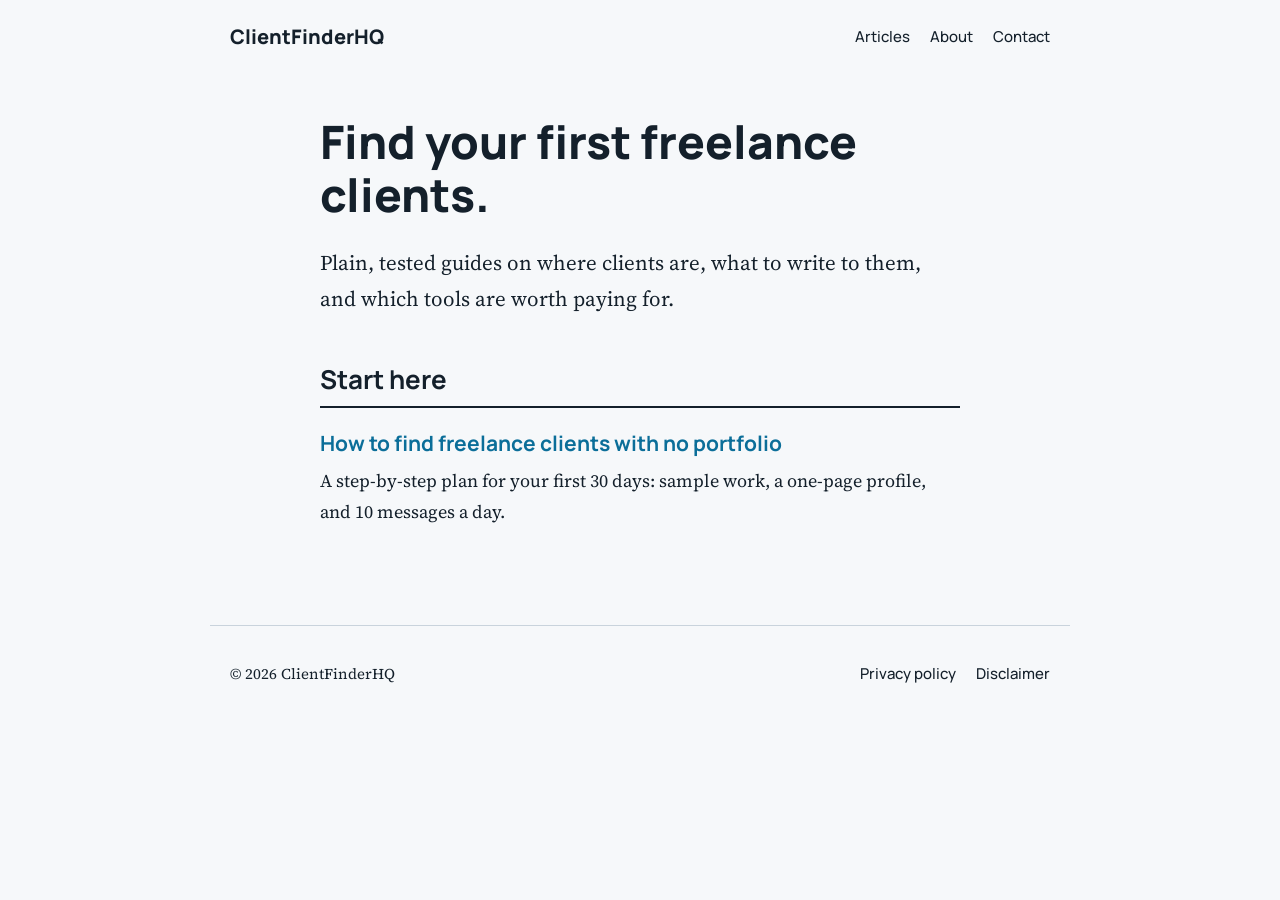
==== index.html @ 3d596fb9 "Add files via upload" ====
<!doctype html><html lang="en"><head><meta charset="utf-8"><meta name="viewport" content="width=device-width,initial-scale=1"><title>ClientFinderHQ | How to find freelance clients</title><meta name="description" content="Practical guides for freelancers on finding clients, writing outreach, and choosing the tools that help."><link rel="preconnect" href="https://fonts.googleapis.com"><link rel="preconnect" href="https://fonts.gstatic.com" crossorigin><link href="https://fonts.googleapis.com/css2?family=Manrope:wght@500;800&family=Source+Serif+4:wght@400;600&display=swap" rel="stylesheet"><link rel="stylesheet" href="style.css"></head><body><header><a class="logo" href="index.html">ClientFinderHQ</a><nav><a href="index.html#articles">Articles</a><a href="about.html">About</a><a href="contact.html">Contact</a></nav></header><main><h1>Find your first freelance clients.</h1><p class="lead">Plain, tested guides on where clients are, what to write to them, and which tools are worth paying for.</p>
<h2 id="articles">Start here</h2>
<a class="post" href="find-freelance-clients-no-portfolio.html"><h3>How to find freelance clients with no portfolio</h3><p>A step-by-step plan for your first 30 days: sample work, a one-page profile, and 10 messages a day.</p></a></main><footer><p>© 2026 ClientFinderHQ</p><nav><a href="privacy.html">Privacy policy</a><a href="disclaimer.html">Disclaimer</a></nav></footer></body></html>
---- style.css ----
*{box-sizing:border-box}body{margin:0;background:#f6f8fa;color:#14202b;font:18px/1.7 "Source Serif 4",Georgia,serif}
h1,h2,h3,.logo,nav a{font-family:Manrope,system-ui,sans-serif}
header,footer{display:flex;justify-content:space-between;align-items:center;flex-wrap:wrap;gap:12px;max-width:860px;margin:0 auto;padding:20px 20px}
.logo{font-weight:800;font-size:20px;color:#14202b;text-decoration:none}
nav{display:flex;gap:20px}nav a{font-weight:500;font-size:15px;color:#14202b;text-decoration:none}nav a:hover{text-decoration:underline}
a{color:#0b6e99}a:focus-visible{outline:3px solid #0b6e99;outline-offset:3px}
main{max-width:680px;margin:0 auto;padding:24px 20px 60px}
h1{font-size:clamp(32px,6vw,46px);line-height:1.15;font-weight:800;margin:.4em 0 .5em}
h2{font-size:26px;line-height:1.25;margin:1.8em 0 .4em}
.lead{font-size:21px}
.post{display:block;padding:18px 0;border-top:2px solid #14202b;text-decoration:none;color:inherit}
.post h3{margin:0 0 4px;font-size:21px;color:#0b6e99}.post p{margin:0}
blockquote{margin:1.4em 0;padding:14px 18px;background:#fff;border-left:5px solid #0b6e99;font-size:17px}
footer{border-top:1px solid #c9d3dc;font-size:15px;margin-top:20px}
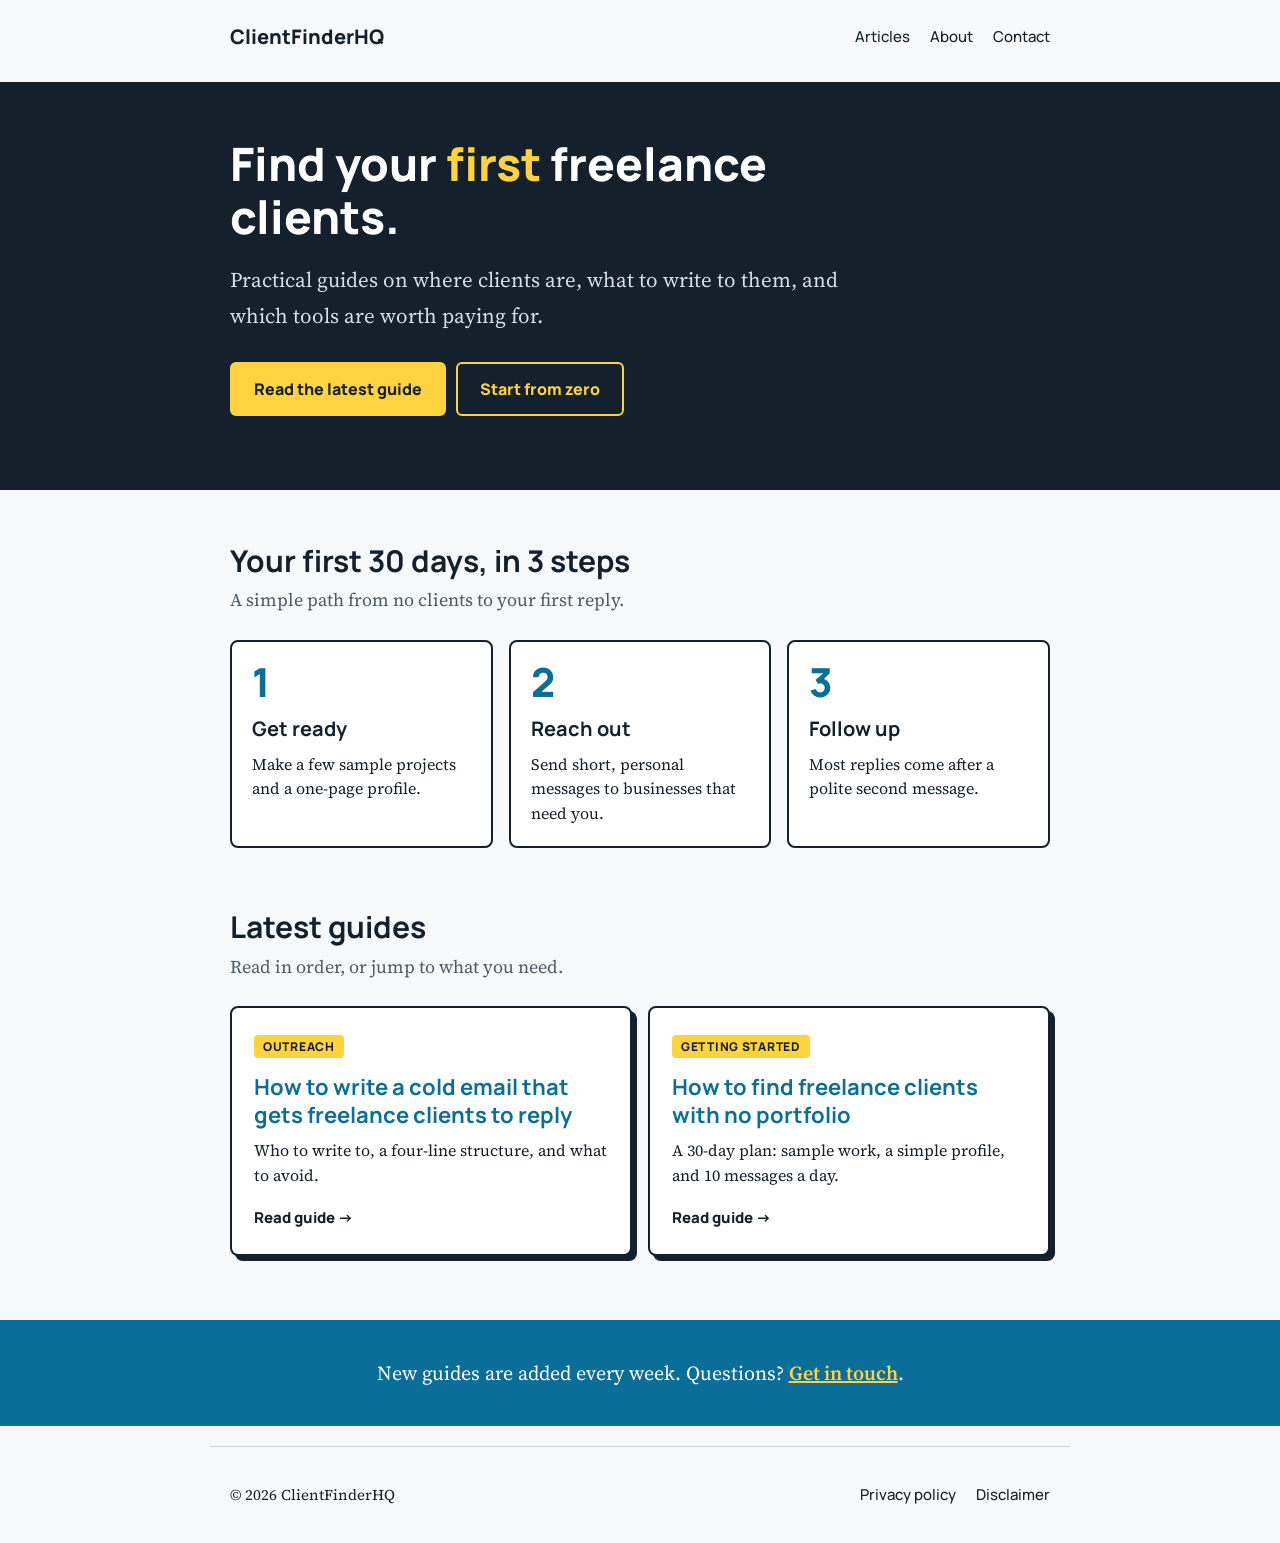
==== commit 5b968ae3: "Rename index (1).html to index.html" ====
--- a/index.html
+++ b/index.html
@@ -1,3 +1,31 @@
-<!doctype html><html lang="en"><head><meta charset="utf-8"><meta name="viewport" content="width=device-width,initial-scale=1"><title>ClientFinderHQ | How to find freelance clients</title><meta name="description" content="Practical guides for freelancers on finding clients, writing outreach, and choosing the tools that help."><link rel="preconnect" href="https://fonts.googleapis.com"><link rel="preconnect" href="https://fonts.gstatic.com" crossorigin><link href="https://fonts.googleapis.com/css2?family=Manrope:wght@500;800&family=Source+Serif+4:wght@400;600&display=swap" rel="stylesheet"><link rel="stylesheet" href="style.css"></head><body><header><a class="logo" href="index.html">ClientFinderHQ</a><nav><a href="index.html#articles">Articles</a><a href="about.html">About</a><a href="contact.html">Contact</a></nav></header><main><h1>Find your first freelance clients.</h1><p class="lead">Plain, tested guides on where clients are, what to write to them, and which tools are worth paying for.</p>
-<h2 id="articles">Start here</h2>
-<a class="post" href="find-freelance-clients-no-portfolio.html"><h3>How to find freelance clients with no portfolio</h3><p>A step-by-step plan for your first 30 days: sample work, a one-page profile, and 10 messages a day.</p></a></main><footer><p>© 2026 ClientFinderHQ</p><nav><a href="privacy.html">Privacy policy</a><a href="disclaimer.html">Disclaimer</a></nav></footer></body></html>+<!doctype html><html lang="en"><head><meta charset="utf-8"><meta name="viewport" content="width=device-width,initial-scale=1"><title>ClientFinderHQ | How to find freelance clients</title><meta name="description" content="Practical guides for freelancers on finding clients, writing outreach, and choosing the tools that help."><link rel="preconnect" href="https://fonts.googleapis.com"><link rel="preconnect" href="https://fonts.gstatic.com" crossorigin><link href="https://fonts.googleapis.com/css2?family=Manrope:wght@500;800&family=Source+Serif+4:wght@400;600&display=swap" rel="stylesheet"><link rel="stylesheet" href="style.css"></head><body><header><a class="logo" href="index.html">ClientFinderHQ</a><nav><a href="index.html#articles">Articles</a><a href="about.html">About</a><a href="contact.html">Contact</a></nav></header><main><style>
+main{max-width:none;padding:0}.w{max-width:860px;margin:0 auto;padding:0 20px}
+.hero{background:#14202b;color:#fff;padding:56px 0 64px;margin-top:8px}
+.hero h1{color:#fff;margin:0 0 .4em;max-width:14em}.hero mark{background:none;color:#ffd23f}
+.hero p{font-size:21px;max-width:30em;margin:0 0 28px;color:#d6e0e8}
+.btn{display:inline-block;font:800 16px Manrope,sans-serif;padding:14px 22px;border:2px solid #ffd23f;border-radius:6px;text-decoration:none;margin:0 10px 10px 0}
+.btn.p{background:#ffd23f;color:#14202b}.btn.s{color:#ffd23f}.btn:hover{transform:translateY(-2px)}
+.sec{padding:52px 0 8px}.sec h2{margin:0 0 6px;font-size:30px}.sub{margin:0 0 24px;color:#4a5a68}
+.steps{display:grid;grid-template-columns:repeat(auto-fit,minmax(220px,1fr));gap:16px}
+.step{background:#fff;border:2px solid #14202b;border-radius:8px;padding:20px}
+.step b{display:block;font:800 40px Manrope,sans-serif;color:#0b6e99;line-height:1}
+.step h3{margin:10px 0 6px;font-size:20px}.step p{margin:0;font-size:16px;line-height:1.55}
+.cards{display:grid;grid-template-columns:repeat(auto-fit,minmax(260px,1fr));gap:16px}
+.card{display:block;background:#fff;border:2px solid #14202b;border-radius:8px;padding:22px;text-decoration:none;color:inherit;box-shadow:5px 5px 0 #14202b;transition:transform .15s,box-shadow .15s}
+.card:hover,.card:focus-visible{transform:translate(-2px,-2px);box-shadow:8px 8px 0 #0b6e99}
+.tag{display:inline-block;font:800 12px Manrope,sans-serif;letter-spacing:.06em;text-transform:uppercase;background:#ffd23f;padding:3px 9px;border-radius:4px}
+.card h3{margin:12px 0 8px;font-size:22px;line-height:1.3;color:#0b6e99}.card p{margin:0 0 14px;font-size:16px;line-height:1.55}
+.go{font:800 15px Manrope,sans-serif;color:#14202b}
+.band{background:#0b6e99;color:#fff;margin-top:56px;padding:36px 0;text-align:center}
+.band p{margin:0;font-size:20px}.band a{color:#ffd23f;font-weight:600}
+</style><section class="hero"><div class="w"><h1>Find your <mark>first</mark> freelance clients.</h1>
+<p>Practical guides on where clients are, what to write to them, and which tools are worth paying for.</p>
+<a class="btn p" href="cold-email-for-freelance-clients.html">Read the latest guide</a><a class="btn s" href="find-freelance-clients-no-portfolio.html">Start from zero</a></div></section>
+<section class="sec"><div class="w"><h2>Your first 30 days, in 3 steps</h2><p class="sub">A simple path from no clients to your first reply.</p>
+<div class="steps"><div class="step"><b>1</b><h3>Get ready</h3><p>Make a few sample projects and a one-page profile.</p></div>
+<div class="step"><b>2</b><h3>Reach out</h3><p>Send short, personal messages to businesses that need you.</p></div>
+<div class="step"><b>3</b><h3>Follow up</h3><p>Most replies come after a polite second message.</p></div></div></div></section>
+<section class="sec" id="articles"><div class="w"><h2>Latest guides</h2><p class="sub">Read in order, or jump to what you need.</p>
+<div class="cards"><a class="card" href="cold-email-for-freelance-clients.html"><span class="tag">Outreach</span><h3>How to write a cold email that gets freelance clients to reply</h3><p>Who to write to, a four-line structure, and what to avoid.</p><span class="go">Read guide →</span></a>
+<a class="card" href="find-freelance-clients-no-portfolio.html"><span class="tag">Getting started</span><h3>How to find freelance clients with no portfolio</h3><p>A 30-day plan: sample work, a simple profile, and 10 messages a day.</p><span class="go">Read guide →</span></a></div></div></section>
+<section class="band"><div class="w"><p>New guides are added every week. Questions? <a href="contact.html">Get in touch</a>.</p></div></section></main><footer><p>© 2026 ClientFinderHQ</p><nav><a href="privacy.html">Privacy policy</a><a href="disclaimer.html">Disclaimer</a></nav></footer></body></html>
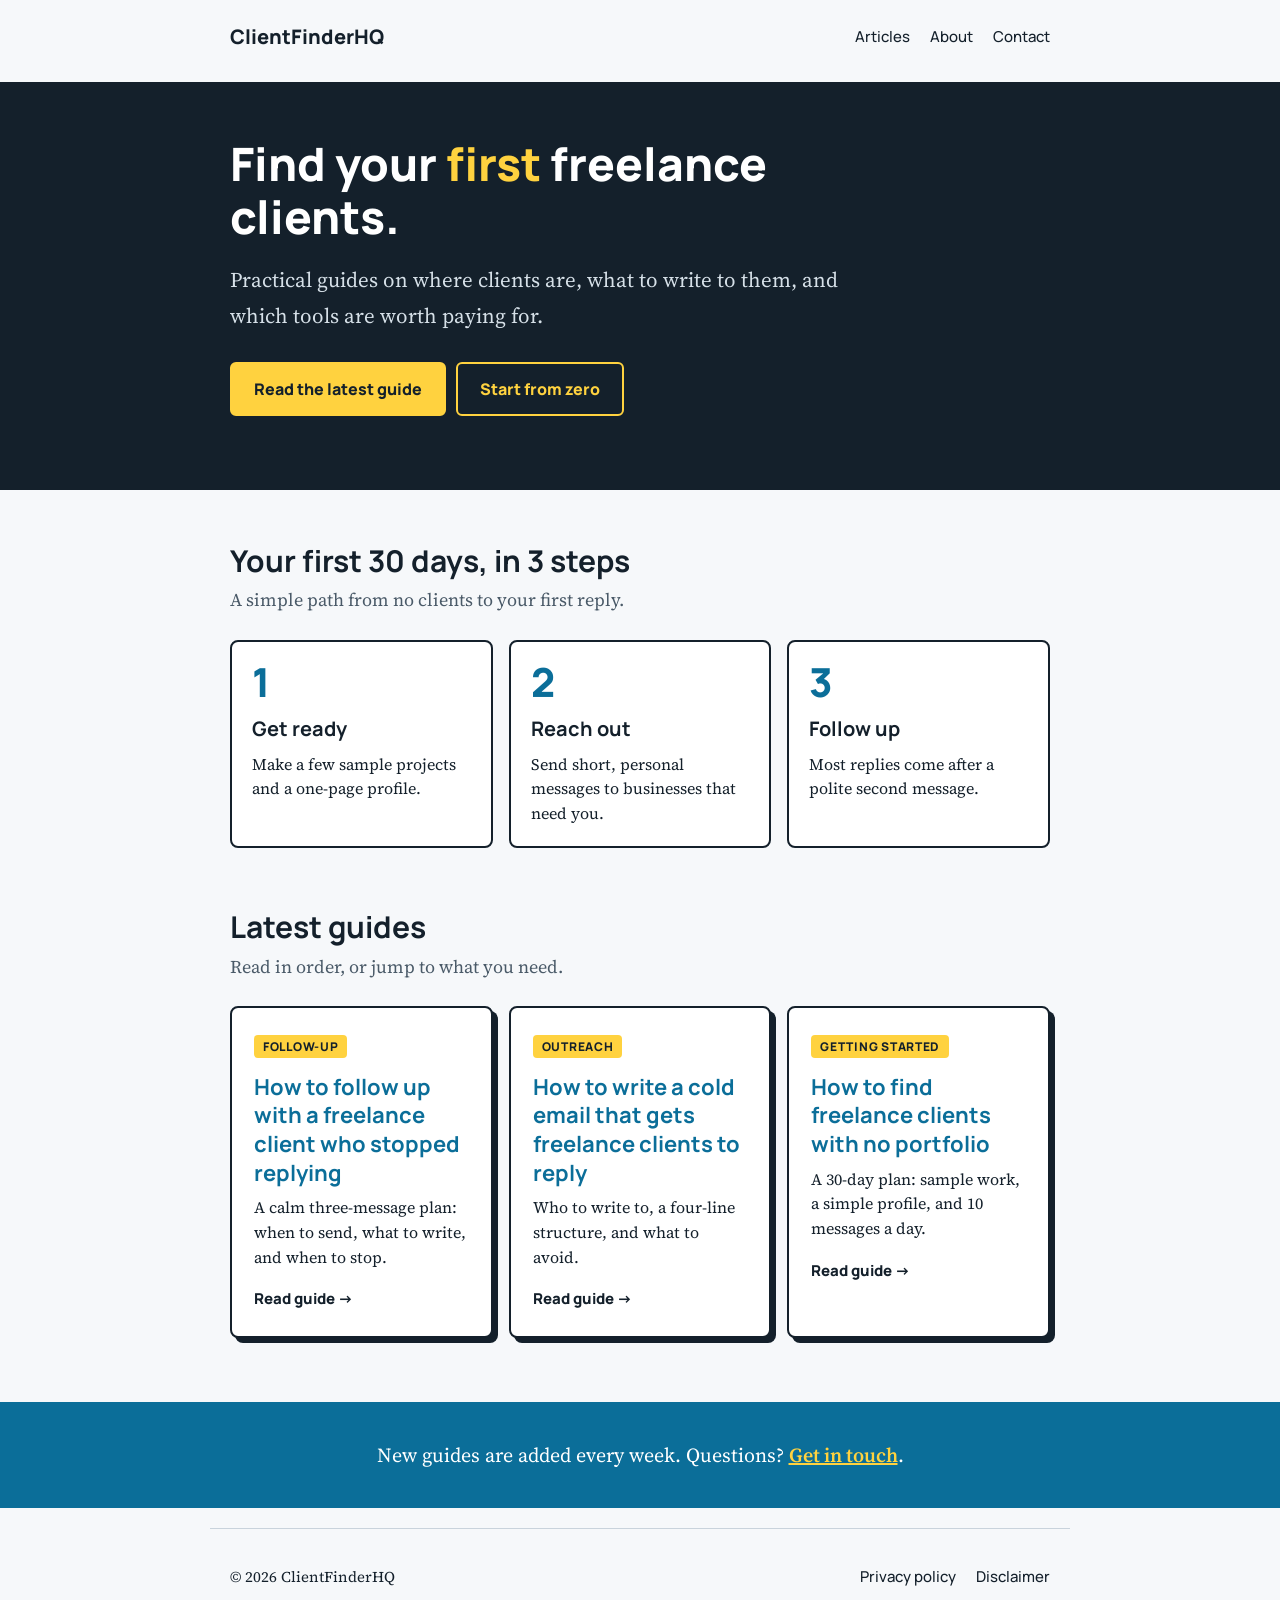
==== commit d91a3113: "Add files via upload" ====
--- a/index.html
+++ b/index.html
@@ -1,4 +1,4 @@
-<!doctype html><html lang="en"><head><meta charset="utf-8"><meta name="viewport" content="width=device-width,initial-scale=1"><title>ClientFinderHQ | How to find freelance clients</title><meta name="description" content="Practical guides for freelancers on finding clients, writing outreach, and choosing the tools that help."><link rel="preconnect" href="https://fonts.googleapis.com"><link rel="preconnect" href="https://fonts.gstatic.com" crossorigin><link href="https://fonts.googleapis.com/css2?family=Manrope:wght@500;800&family=Source+Serif+4:wght@400;600&display=swap" rel="stylesheet"><link rel="stylesheet" href="style.css"></head><body><header><a class="logo" href="index.html">ClientFinderHQ</a><nav><a href="index.html#articles">Articles</a><a href="about.html">About</a><a href="contact.html">Contact</a></nav></header><main><style>
+<!doctype html><html lang="en"><head><meta charset="utf-8"><meta name="viewport" content="width=device-width,initial-scale=1"><title>ClientFinderHQ | How to find freelance clients</title><meta name="description" content="Practical guides for freelancers on finding clients, writing outreach, and choosing the tools that help."><link rel="preconnect" href="https://fonts.googleapis.com"><link rel="preconnect" href="https://fonts.gstatic.com" crossorigin><link href="https://fonts.googleapis.com/css2?family=Manrope:wght@500;800&family=Source+Serif+4:wght@400;600&display=swap" rel="stylesheet"><link rel="canonical" href="https://wwwkhange15-blip.github.io/clientfinderhq/"><meta property="og:type" content="website"><meta property="og:site_name" content="ClientFinderHQ"><meta property="og:title" content="ClientFinderHQ | How to find freelance clients"><meta property="og:description" content="Practical guides for freelancers on finding clients, writing outreach, and choosing the tools that help."><meta property="og:url" content="https://wwwkhange15-blip.github.io/clientfinderhq/"><meta property="og:image" content="https://wwwkhange15-blip.github.io/clientfinderhq/og-image.png"><meta name="twitter:card" content="summary_large_image"><link rel="stylesheet" href="style.css"></head><body><header><a class="logo" href="index.html">ClientFinderHQ</a><nav><a href="index.html#articles">Articles</a><a href="about.html">About</a><a href="contact.html">Contact</a></nav></header><main><style>
 main{max-width:none;padding:0}.w{max-width:860px;margin:0 auto;padding:0 20px}
 .hero{background:#14202b;color:#fff;padding:56px 0 64px;margin-top:8px}
 .hero h1{color:#fff;margin:0 0 .4em;max-width:14em}.hero mark{background:none;color:#ffd23f}
@@ -20,12 +20,12 @@
 .band p{margin:0;font-size:20px}.band a{color:#ffd23f;font-weight:600}
 </style><section class="hero"><div class="w"><h1>Find your <mark>first</mark> freelance clients.</h1>
 <p>Practical guides on where clients are, what to write to them, and which tools are worth paying for.</p>
-<a class="btn p" href="cold-email-for-freelance-clients.html">Read the latest guide</a><a class="btn s" href="find-freelance-clients-no-portfolio.html">Start from zero</a></div></section>
+<a class="btn p" href="follow-up-freelance-client.html">Read the latest guide</a><a class="btn s" href="find-freelance-clients-no-portfolio.html">Start from zero</a></div></section>
 <section class="sec"><div class="w"><h2>Your first 30 days, in 3 steps</h2><p class="sub">A simple path from no clients to your first reply.</p>
 <div class="steps"><div class="step"><b>1</b><h3>Get ready</h3><p>Make a few sample projects and a one-page profile.</p></div>
 <div class="step"><b>2</b><h3>Reach out</h3><p>Send short, personal messages to businesses that need you.</p></div>
 <div class="step"><b>3</b><h3>Follow up</h3><p>Most replies come after a polite second message.</p></div></div></div></section>
 <section class="sec" id="articles"><div class="w"><h2>Latest guides</h2><p class="sub">Read in order, or jump to what you need.</p>
-<div class="cards"><a class="card" href="cold-email-for-freelance-clients.html"><span class="tag">Outreach</span><h3>How to write a cold email that gets freelance clients to reply</h3><p>Who to write to, a four-line structure, and what to avoid.</p><span class="go">Read guide →</span></a>
+<div class="cards"><a class="card" href="follow-up-freelance-client.html"><span class="tag">Follow-up</span><h3>How to follow up with a freelance client who stopped replying</h3><p>A calm three-message plan: when to send, what to write, and when to stop.</p><span class="go">Read guide →</span></a><a class="card" href="cold-email-for-freelance-clients.html"><span class="tag">Outreach</span><h3>How to write a cold email that gets freelance clients to reply</h3><p>Who to write to, a four-line structure, and what to avoid.</p><span class="go">Read guide →</span></a>
 <a class="card" href="find-freelance-clients-no-portfolio.html"><span class="tag">Getting started</span><h3>How to find freelance clients with no portfolio</h3><p>A 30-day plan: sample work, a simple profile, and 10 messages a day.</p><span class="go">Read guide →</span></a></div></div></section>
-<section class="band"><div class="w"><p>New guides are added every week. Questions? <a href="contact.html">Get in touch</a>.</p></div></section></main><footer><p>© 2026 ClientFinderHQ</p><nav><a href="privacy.html">Privacy policy</a><a href="disclaimer.html">Disclaimer</a></nav></footer></body></html>
+<section class="band"><div class="w"><p>New guides are added every week. Questions? <a href="contact.html">Get in touch</a>.</p></div></section></main><footer><p>© 2026 ClientFinderHQ</p><nav><a href="privacy.html">Privacy policy</a><a href="disclaimer.html">Disclaimer</a></nav></footer></body></html>
